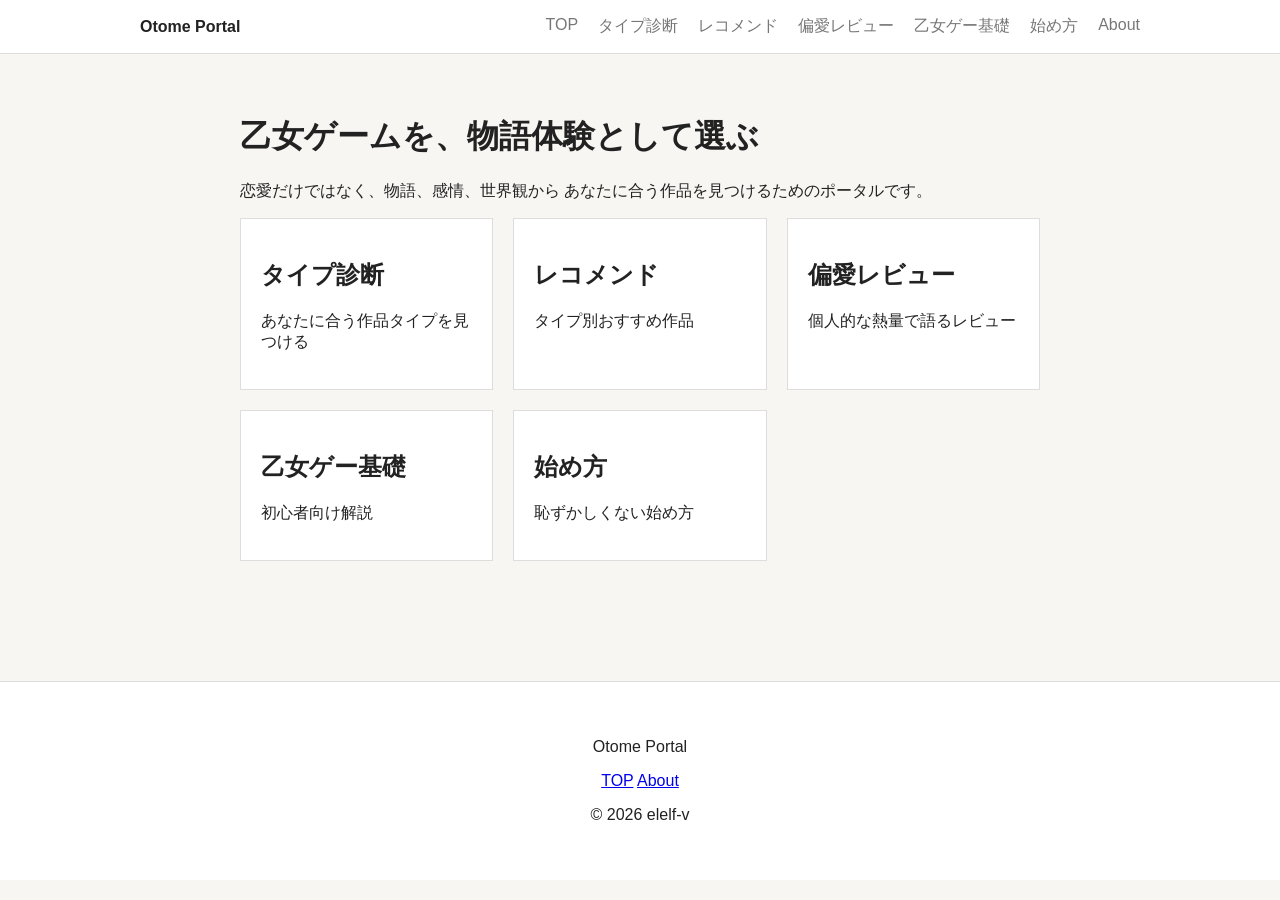
==== index.html @ 53890f55 "feat: initial site structure with shared header/footer and core pages" ====
<!DOCTYPE html>
<html lang="ja">
<head>
  <meta charset="UTF-8">
  <title>Otome Portal</title>
  <meta name="viewport" content="width=device-width, initial-scale=1">

  <link rel="stylesheet" href="/assets/css/styles.css">
</head>

<body>

<div id="header"></div>

<main>

  <h1>乙女ゲームを、物語体験として選ぶ</h1>

  <p>
    恋愛だけではなく、物語、感情、世界観から
    あなたに合う作品を見つけるためのポータルです。
  </p>

  <section class="card-grid">

    <a href="/diagnosis.html" class="card">
      <h2>タイプ診断</h2>
      <p>あなたに合う作品タイプを見つける</p>
    </a>

    <a href="/recommend.html" class="card">
      <h2>レコメンド</h2>
      <p>タイプ別おすすめ作品</p>
    </a>

    <a href="/review.html" class="card">
      <h2>偏愛レビュー</h2>
      <p>個人的な熱量で語るレビュー</p>
    </a>

    <a href="/basics.html" class="card">
      <h2>乙女ゲー基礎</h2>
      <p>初心者向け解説</p>
    </a>

    <a href="/start.html" class="card">
      <h2>始め方</h2>
      <p>恥ずかしくない始め方</p>
    </a>

  </section>

</main>

<div id="footer"></div>

<script src="/assets/js/main.js"></script>

</body>
</html>
---- assets/css/styles.css ----
/* リセット */
body {
  margin: 0;
  font-family: -apple-system, BlinkMacSystemFont, "Segoe UI", sans-serif;
  background: #f8f6f3;
  color: #222;
}

/* ヘッダー */
.site-header {
  background: white;
  border-bottom: 1px solid #ddd;
}

.header-inner {
  max-width: 1000px;
  margin: auto;
  padding: 16px;
  display: flex;
  justify-content: space-between;
  align-items: center;
}

.logo {
  text-decoration: none;
  font-weight: bold;
  color: #222;
}

.global-nav ul {
  list-style: none;
  padding: 0;
  margin: 0;
  display: flex;
}

.global-nav li {
  margin-left: 20px;
}

.global-nav a {
  text-decoration: none;
  color: #777; /* 非アクティブは薄く */
  padding-bottom: 6px; /* 下線用の余白 */
  border-bottom: 2px solid transparent; /* ふだんは見えない下線 */
}

/* ハンバーガー */
.menu-toggle {
  display: none;
  font-size: 24px;
  background: none;
  border: none;
}

/* フッター */
.site-footer {
  margin-top: 80px;
  padding: 40px;
  background: white;
  text-align: center;
  border-top: 1px solid #ddd;
}

/* メイン */
main {
  max-width: 800px;
  margin: auto;
  padding: 40px 20px;
}

/* TOP導線カード */
.card-grid {
  display: grid;
  grid-template-columns: repeat(auto-fit, minmax(200px, 1fr));
  gap: 20px;
}

.card {
  background: white;
  padding: 20px;
  border: 1px solid #ddd;
  text-decoration: none;
  color: inherit;
}

.card:hover {
  background: #f0ede8;
}

/* レスポンシブ */
@media (max-width: 700px) {
  .menu-toggle {
    display: block;
  }

  .global-nav {
    display: none;
  }

  .global-nav.open {
    display: block;
  }

  .global-nav ul {
    flex-direction: column;
  }

  .global-nav li {
    margin: 10px 0;
  }
}
.global-nav a.active {
  font-weight: 700;
  color: #111; /* アクティブは濃く */
  border-bottom-color: #111; /* 透明→濃色に変える */
}
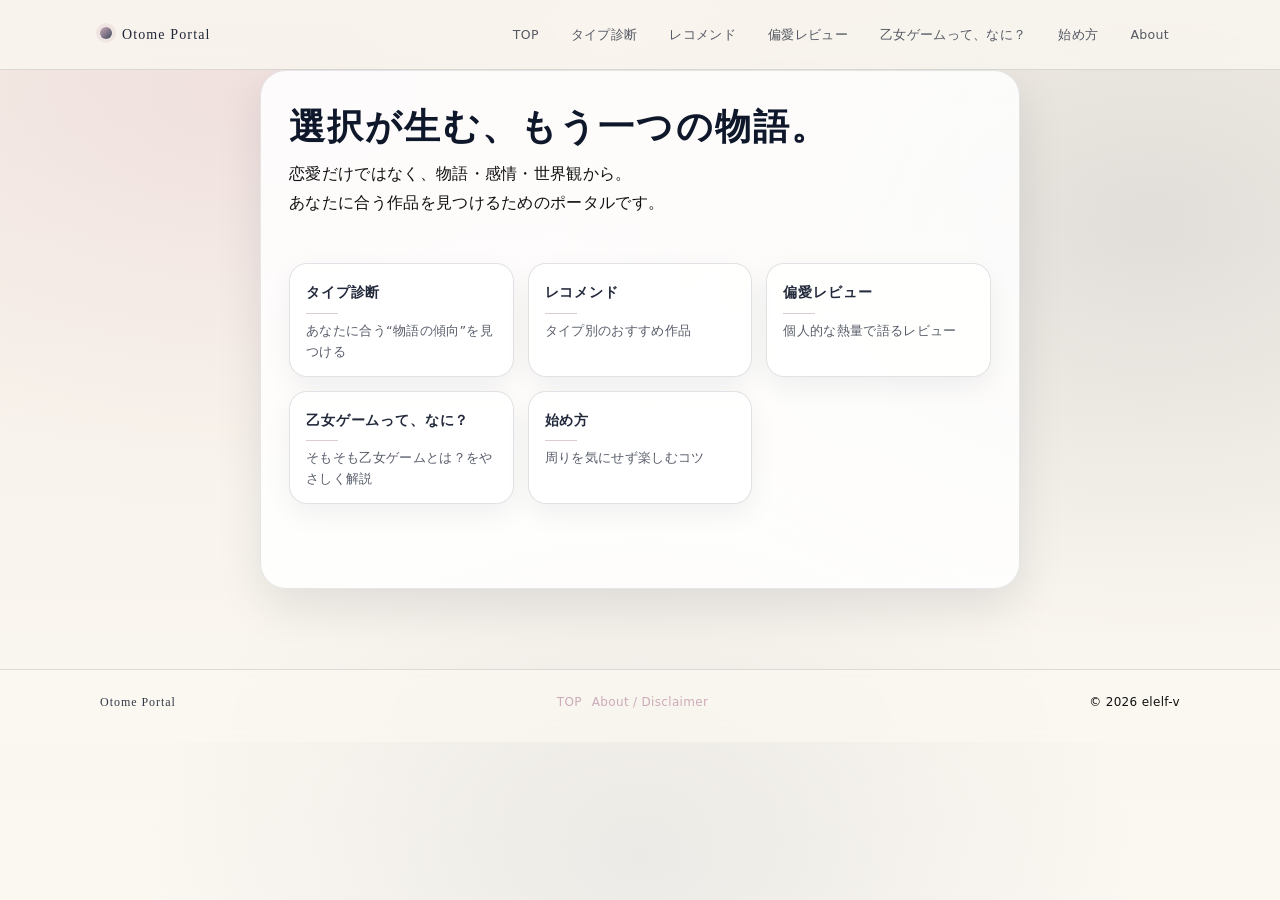
==== commit b5427376: "fix title&message" ====
--- a/index.html
+++ b/index.html
@@ -1,60 +1,54 @@
-<!DOCTYPE html>
+<!doctype html>
 <html lang="ja">
-<head>
-  <meta charset="UTF-8">
-  <title>Otome Portal</title>
-  <meta name="viewport" content="width=device-width, initial-scale=1">
+  <head>
+    <meta charset="UTF-8" />
+    <title>乙女ゲームを、物語として。｜Otome Portal</title>
+    <meta name="viewport" content="width=device-width, initial-scale=1" />
 
-  <link rel="stylesheet" href="/assets/css/styles.css">
-</head>
+    <link rel="stylesheet" href="assets/css/styles.css" />
+  </head>
 
-<body>
+  <body>
+    <div id="header"></div>
 
-<div id="header"></div>
+    <main>
+      <h1>選択が生む、もう一つの物語。</h1>
 
-<main>
+      <p>
+        恋愛だけではなく、物語・感情・世界観から。<br />
+        あなたに合う作品を見つけるためのポータルです。
+      </p>
 
-  <h1>乙女ゲームを、物語体験として選ぶ</h1>
+      <section class="card-grid">
+        <a href="diagnosis.html" class="card">
+          <h2>タイプ診断</h2>
+          <p>あなたに合う“物語の傾向”を見つける</p>
+        </a>
 
-  <p>
-    恋愛だけではなく、物語、感情、世界観から
-    あなたに合う作品を見つけるためのポータルです。
-  </p>
+        <a href="recommend.html" class="card">
+          <h2>レコメンド</h2>
+          <p>タイプ別のおすすめ作品</p>
+        </a>
 
-  <section class="card-grid">
+        <a href="review.html" class="card">
+          <h2>偏愛レビュー</h2>
+          <p>個人的な熱量で語るレビュー</p>
+        </a>
 
-    <a href="/diagnosis.html" class="card">
-      <h2>タイプ診断</h2>
-      <p>あなたに合う作品タイプを見つける</p>
-    </a>
+        <a href="basics.html" class="card">
+          <h2>乙女ゲームって、なに？</h2>
+          <p>そもそも乙女ゲームとは？をやさしく解説</p>
+        </a>
 
-    <a href="/recommend.html" class="card">
-      <h2>レコメンド</h2>
-      <p>タイプ別おすすめ作品</p>
-    </a>
+        <a href="start.html" class="card">
+          <h2>始め方</h2>
+          <p>周りを気にせず楽しむコツ</p>
+        </a>
+      </section>
+    </main>
 
-    <a href="/review.html" class="card">
-      <h2>偏愛レビュー</h2>
-      <p>個人的な熱量で語るレビュー</p>
-    </a>
+    <div id="footer"></div>
 
-    <a href="/basics.html" class="card">
-      <h2>乙女ゲー基礎</h2>
-      <p>初心者向け解説</p>
-    </a>
-
-    <a href="/start.html" class="card">
-      <h2>始め方</h2>
-      <p>恥ずかしくない始め方</p>
-    </a>
-
-  </section>
-
-</main>
-
-<div id="footer"></div>
-
-<script src="/assets/js/main.js"></script>
-
-</body>
-</html>+    <script src="assets/js/main.js"></script>
+  </body>
+</html>
--- a/assets/css/styles.css
+++ b/assets/css/styles.css
@@ -1,30 +1,187 @@
-/* リセット */
+/* =========================================
+  Otome Portal styles
+  - warm beige + navy readability + dusty pink / chic red accent
+========================================= */
+
+:root {
+  /* Base */
+  --bg: #f6f1e8;
+  --bg2: #fbf8f2;
+  --panel: #ffffff;
+  --panel2: #fffaf2;
+  --line: rgba(15, 23, 42, 0.12);
+
+  /* Text */
+  --text: #0f172a;
+  --muted: rgba(15, 23, 42, 0.7);
+  --muted2: rgba(15, 23, 42, 0.55);
+
+  /* Accents */
+  --pink: #d9a3b6;
+  --pinkDeep: #c77f98;
+  --roseSoft: rgba(217, 163, 182, 0.22);
+
+  --navy: #1f2a44;
+  --gray: #6b7280;
+
+  --redChic: #9b2c2c;
+  --redChic2: #7f1d1d;
+
+  /* Effects */
+  --shadow: 0 18px 45px rgba(15, 23, 42, 0.12);
+  --shadow2: 0 10px 26px rgba(15, 23, 42, 0.1);
+  --radius: 18px;
+  --radius2: 26px;
+
+  --max: 1080px;
+
+  --serif:
+    ui-serif, "Noto Serif JP", "Hiragino Mincho ProN", "Yu Mincho", "YuMincho",
+    "MS PMincho", serif;
+  --sans:
+    ui-sans-serif, system-ui, -apple-system, "Segoe UI",
+    "Hiragino Kaku Gothic ProN", "Yu Gothic", "Meiryo", sans-serif;
+}
+
+* {
+  box-sizing: border-box;
+}
+html,
 body {
-  margin: 0;
-  font-family: -apple-system, BlinkMacSystemFont, "Segoe UI", sans-serif;
-  background: #f8f6f3;
-  color: #222;
-}
-
-/* ヘッダー */
+  height: 100%;
+}
+
+body {
+  margin: 0;
+  color: var(--text);
+  background:
+    radial-gradient(1200px 700px at 20% 10%, var(--roseSoft), transparent 60%),
+    radial-gradient(
+      1000px 700px at 90% 25%,
+      rgba(31, 42, 68, 0.1),
+      transparent 60%
+    ),
+    radial-gradient(
+      900px 700px at 50% 95%,
+      rgba(107, 114, 128, 0.1),
+      transparent 55%
+    ),
+    linear-gradient(180deg, var(--bg), var(--bg2));
+  font-family: var(--sans);
+  line-height: 1.8;
+  letter-spacing: 0.02em;
+  background-attachment: fixed; /* 背景の干渉を抑える */
+}
+
+a {
+  color: inherit;
+  text-decoration: none;
+}
+a:hover {
+  text-decoration: none;
+}
+
+:focus-visible {
+  outline: 2px solid rgba(201, 167, 182, 0.85);
+  outline-offset: 3px;
+  border-radius: 10px;
+}
+
+/* Layout */
+.container,
+.header-inner,
+.footer-inner {
+  width: min(var(--max), calc(100% - 40px));
+  margin: 0 auto;
+}
+
+/* ===== Main (paper) ===== */
+main {
+  width: min(760px, calc(100% - 40px));
+  margin: 0 auto;
+  padding: 34px 28px 56px;
+
+  background: rgba(255, 255, 255, 0.86);
+  border: 1px solid rgba(15, 23, 42, 0.1);
+  border-radius: var(--radius2);
+  box-shadow: 0 18px 45px rgba(15, 23, 42, 0.1);
+}
+
+/* Typo */
+h1,
+h2,
+h3 {
+  letter-spacing: 0.06em;
+  color: var(--text);
+}
+
+h1 {
+  font-family: var(--serif);
+  font-size: clamp(24px, 3vw, 36px);
+  line-height: 1.25;
+  margin: 0 0 10px;
+}
+h2 {
+  font-family: var(--serif);
+  font-size: 18px;
+  margin: 0 0 10px;
+}
+h3 {
+  font-family: var(--serif);
+  font-size: 15px;
+  margin: 18px 0 8px;
+}
+p {
+  margin: 0 0 12px;
+  color: #111; /* 本文は黒寄り固定 */
+}
+.small,
+.note {
+  font-size: 12.5px;
+  color: var(--muted);
+}
+
+/* ========= Header ========= */
 .site-header {
-  background: white;
-  border-bottom: 1px solid #ddd;
+  position: sticky;
+  top: 0;
+  z-index: 10;
+  backdrop-filter: blur(10px);
+  background: rgba(251, 248, 242, 0.72);
+  border-bottom: 1px solid var(--line);
 }
 
 .header-inner {
-  max-width: 1000px;
-  margin: auto;
-  padding: 16px;
   display: flex;
+  align-items: center;
   justify-content: space-between;
-  align-items: center;
+  gap: 14px;
+  padding: 14px 0;
 }
 
 .logo {
-  text-decoration: none;
-  font-weight: bold;
-  color: #222;
+  display: inline-flex;
+  align-items: baseline;
+  gap: 10px;
+  white-space: nowrap;
+  font-family: var(--serif);
+  letter-spacing: 0.08em;
+  font-size: 14px;
+  color: rgba(15, 23, 42, 0.92);
+}
+
+.logo::before {
+  content: "";
+  width: 12px;
+  height: 12px;
+  border-radius: 999px;
+  background: linear-gradient(
+    135deg,
+    rgba(201, 167, 182, 0.95),
+    rgba(31, 42, 68, 0.85)
+  );
+  box-shadow: 0 0 0 4px rgba(201, 167, 182, 0.18);
+  display: inline-block;
 }
 
 .global-nav ul {
@@ -32,86 +189,308 @@
   padding: 0;
   margin: 0;
   display: flex;
-}
-
-.global-nav li {
-  margin-left: 20px;
+  gap: 10px;
+  flex-wrap: wrap;
+  justify-content: flex-end;
 }
 
 .global-nav a {
-  text-decoration: none;
-  color: #777; /* 非アクティブは薄く */
-  padding-bottom: 6px; /* 下線用の余白 */
-  border-bottom: 2px solid transparent; /* ふだんは見えない下線 */
-}
-
-/* ハンバーガー */
+  font-size: 12.5px;
+  color: var(--muted);
+  padding: 8px 10px;
+  border-radius: 999px;
+  border: 1px solid transparent;
+  transition: 0.18s ease;
+}
+
+.global-nav a:hover {
+  color: var(--text);
+  border-color: rgba(201, 167, 182, 0.45);
+  background: rgba(201, 167, 182, 0.1);
+}
+
+.global-nav a.active {
+  color: var(--text);
+  border-color: rgba(201, 167, 182, 0.6);
+  background: rgba(201, 167, 182, 0.16);
+  font-weight: 700;
+}
+
 .menu-toggle {
   display: none;
   font-size: 24px;
   background: none;
   border: none;
-}
-
-/* フッター */
+  color: rgba(15, 23, 42, 0.9);
+}
+
+/* Mobile nav */
+@media (max-width: 760px) {
+  .menu-toggle {
+    display: inline-flex;
+    align-items: center;
+    justify-content: center;
+    padding: 8px 10px;
+    border-radius: 12px;
+    border: 1px solid rgba(15, 23, 42, 0.12);
+    background: rgba(255, 255, 255, 0.7);
+  }
+  .global-nav {
+    display: none;
+    width: 100%;
+  }
+  .global-nav.open {
+    display: block;
+  }
+  .header-inner {
+    flex-wrap: wrap;
+  }
+  .global-nav ul {
+    width: 100%;
+    justify-content: flex-start;
+    gap: 8px;
+    padding-bottom: 12px;
+  }
+}
+
+/* ========= Footer ========= */
 .site-footer {
   margin-top: 80px;
-  padding: 40px;
-  background: white;
-  text-align: center;
-  border-top: 1px solid #ddd;
-}
-
-/* メイン */
-main {
-  max-width: 800px;
-  margin: auto;
-  padding: 40px 20px;
-}
-
-/* TOP導線カード */
+  border-top: 1px solid rgba(15, 23, 42, 0.12);
+  padding: 22px 0 28px;
+  color: var(--muted2);
+  font-size: 12px;
+  background: rgba(251, 248, 242, 0.72);
+  backdrop-filter: blur(8px);
+}
+
+.footer-inner {
+  display: flex;
+  flex-wrap: wrap;
+  gap: 10px 16px;
+  align-items: center;
+  justify-content: space-between;
+}
+
+.footer-title {
+  font-family: var(--serif);
+  letter-spacing: 0.08em;
+  color: rgba(15, 23, 42, 0.86);
+  margin: 0;
+}
+
+.footer-nav {
+  display: flex;
+  gap: 10px;
+  flex-wrap: wrap;
+}
+.footer-nav a {
+  color: rgba(201, 167, 182, 0.95);
+}
+.footer-nav a:hover {
+  color: rgba(201, 167, 182, 1);
+  text-decoration: underline;
+}
+.copyright {
+  margin: 0;
+}
+
+/* ========= Generic panels ========= */
+.panel {
+  border: 1px solid var(--line);
+  background: linear-gradient(
+    180deg,
+    rgba(255, 255, 255, 0.86),
+    rgba(255, 250, 242, 0.74)
+  );
+  border-radius: var(--radius2);
+  box-shadow: var(--shadow2);
+  padding: 18px 18px 16px;
+}
+
+/* ========= TOP cards ========= */
 .card-grid {
   display: grid;
-  grid-template-columns: repeat(auto-fit, minmax(200px, 1fr));
-  gap: 20px;
+  grid-template-columns: repeat(auto-fit, minmax(220px, 1fr));
+  gap: 14px;
+  margin-top: 18px;
 }
 
 .card {
-  background: white;
-  padding: 20px;
-  border: 1px solid #ddd;
-  text-decoration: none;
-  color: inherit;
+  border: 1px solid rgba(15, 23, 42, 0.12);
+  background: rgba(255, 255, 255, 0.78);
+  border-radius: var(--radius);
+  padding: 16px 16px 14px;
+  transition: 0.18s ease;
+  box-shadow: 0 10px 28px rgba(15, 23, 42, 0.06);
+  display: block;
 }
 
 .card:hover {
-  background: #f0ede8;
-}
-
-/* レスポンシブ */
-@media (max-width: 700px) {
-  .menu-toggle {
-    display: block;
-  }
-
-  .global-nav {
-    display: none;
-  }
-
-  .global-nav.open {
-    display: block;
-  }
-
-  .global-nav ul {
-    flex-direction: column;
-  }
-
-  .global-nav li {
-    margin: 10px 0;
-  }
-}
-.global-nav a.active {
-  font-weight: 700;
-  color: #111; /* アクティブは濃く */
-  border-bottom-color: #111; /* 透明→濃色に変える */
-}
+  background: rgba(255, 255, 255, 0.92);
+  border-color: rgba(201, 167, 182, 0.55);
+  transform: translateY(-1px);
+}
+
+.card h2,
+.card h3 {
+  margin: 0 0 6px;
+  font-size: 14px;
+  color: rgba(15, 23, 42, 0.92);
+  font-family: var(--serif);
+}
+
+.card p {
+  margin: 0;
+  font-size: 12.8px;
+  color: var(--muted);
+  line-height: 1.65;
+}
+
+/* ========= Page header (Basics etc.) ========= */
+.page-header {
+  border: 1px solid var(--line);
+  background: linear-gradient(
+    180deg,
+    rgba(255, 255, 255, 0.84),
+    rgba(255, 250, 242, 0.74)
+  );
+  border-radius: var(--radius2);
+  box-shadow: var(--shadow2);
+  padding: 32px 26px 28px; /* ここを統一 */
+  margin-bottom: 18px;
+}
+
+.page-header h1 {
+  margin-bottom: 18px;
+}
+
+.page-header p {
+  color: var(--muted);
+  margin-bottom: 0;
+  max-width: 70ch;
+}
+
+/* TOC */
+.toc {
+  border: 1px solid rgba(201, 167, 182, 0.45);
+  background: linear-gradient(
+    135deg,
+    rgba(234, 209, 218, 0.24),
+    rgba(255, 250, 242, 0.78)
+  );
+  border-radius: var(--radius2);
+  padding: 16px 16px 14px;
+  box-shadow: 0 10px 26px rgba(15, 23, 42, 0.06);
+  margin: 18px 0 22px;
+}
+
+.toc h2 {
+  margin: 0 0 8px;
+  font-size: 15px;
+}
+
+.toc ol {
+  margin: 0;
+  padding-left: 20px;
+  color: rgba(15, 23, 42, 0.85);
+}
+
+.toc a {
+  color: rgba(31, 42, 68, 0.92);
+  border-bottom: 1px dashed rgba(201, 167, 182, 0.55);
+}
+.toc a:hover {
+  border-bottom-style: solid;
+}
+
+/* Article sections */
+main section {
+  padding: 28px 0;
+}
+
+main section + section {
+  border-top: 1px solid rgba(15, 23, 42, 0.06); /* 統一 */
+}
+
+main section h2 {
+  position: relative;
+  padding-bottom: 8px;
+}
+
+main section h2::after {
+  content: "";
+  position: absolute;
+  left: 0;
+  bottom: 0;
+  width: 32px;
+  height: 1px;
+  background: rgba(201, 167, 182, 0.6);
+}
+
+/* Lists */
+ul,
+ol {
+  color: #111;
+}
+li {
+  margin: 6px 0;
+}
+strong {
+  color: rgba(15, 23, 42, 0.95);
+}
+
+/* History DL */
+dl.history {
+  border: 1px solid rgba(15, 23, 42, 0.12);
+  background: rgba(255, 255, 255, 0.72);
+  border-radius: var(--radius);
+  padding: 14px 14px 10px;
+  margin: 12px 0;
+  box-shadow: 0 10px 28px rgba(15, 23, 42, 0.05);
+}
+
+dl.history dt {
+  font-weight: 800;
+  color: rgba(15, 23, 42, 0.92);
+  margin-top: 10px;
+  font-family: var(--serif);
+  letter-spacing: 0.06em;
+}
+
+dl.history dt:first-child {
+  margin-top: 0;
+}
+
+dl.history dd {
+  margin: 4px 0 0 0;
+  color: var(--muted);
+  line-height: 1.75;
+  padding-left: 10px;
+  border-left: 3px solid rgba(201, 167, 182, 0.45);
+}
+
+/* Next links */
+.next-links {
+  margin-top: 16px;
+  display: grid;
+  grid-template-columns: 1fr 1fr;
+  gap: 14px;
+}
+
+@media (max-width: 760px) {
+  main {
+    padding: 26px 18px 44px;
+    border-radius: 20px;
+  }
+  .next-links {
+    grid-template-columns: 1fr;
+  }
+}
+
+/* Utility */
+hr {
+  border: 0;
+  border-top: 1px solid rgba(15, 23, 42, 0.12);
+  margin: 22px 0;
+}
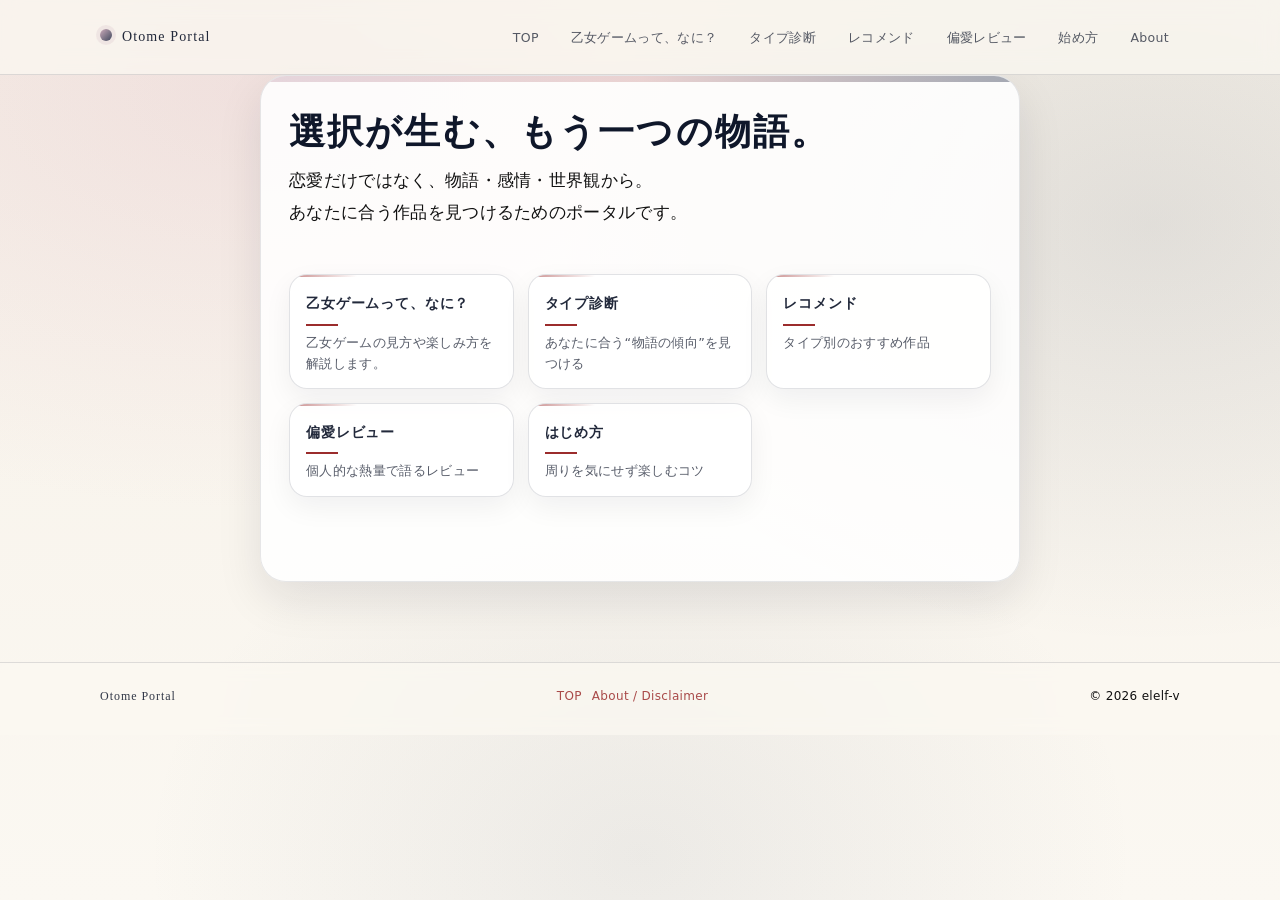
==== commit 0418e34e: "fix title" ====
--- a/index.html
+++ b/index.html
@@ -20,6 +20,11 @@
       </p>
 
       <section class="card-grid">
+        <a href="basics.html" class="card">
+          <h2>乙女ゲームって、なに？</h2>
+          <p>乙女ゲームの見方や楽しみ方を解説します。</p>
+        </a>
+
         <a href="diagnosis.html" class="card">
           <h2>タイプ診断</h2>
           <p>あなたに合う“物語の傾向”を見つける</p>
@@ -35,13 +40,8 @@
           <p>個人的な熱量で語るレビュー</p>
         </a>
 
-        <a href="basics.html" class="card">
-          <h2>乙女ゲームって、なに？</h2>
-          <p>そもそも乙女ゲームとは？をやさしく解説</p>
-        </a>
-
         <a href="start.html" class="card">
-          <h2>始め方</h2>
+          <h2>はじめ方</h2>
           <p>周りを気にせず楽しむコツ</p>
         </a>
       </section>
--- a/assets/css/styles.css
+++ b/assets/css/styles.css
@@ -34,6 +34,7 @@
   --radius2: 26px;
 
   --max: 1080px;
+  --reading: 68ch;
 
   --serif:
     ui-serif, "Noto Serif JP", "Hiragino Mincho ProN", "Yu Mincho", "YuMincho",
@@ -68,9 +69,11 @@
     ),
     linear-gradient(180deg, var(--bg), var(--bg2));
   font-family: var(--sans);
-  line-height: 1.8;
+  line-height: 1.9;
   letter-spacing: 0.02em;
-  background-attachment: fixed; /* 背景の干渉を抑える */
+  text-rendering: optimizeLegibility;
+  -webkit-font-smoothing: antialiased;
+  background-attachment: fixed; /* Keep decorative bg behind content */
 }
 
 a {
@@ -105,6 +108,22 @@
   border: 1px solid rgba(15, 23, 42, 0.1);
   border-radius: var(--radius2);
   box-shadow: 0 18px 45px rgba(15, 23, 42, 0.1);
+  position: relative;
+  overflow: hidden;
+}
+
+main::before {
+  content: "";
+  position: absolute;
+  inset: 0 0 auto 0;
+  height: 6px;
+  background: linear-gradient(
+    90deg,
+    rgba(201, 167, 182, 0.45),
+    rgba(155, 44, 44, 0.2),
+    rgba(31, 42, 68, 0.4)
+  );
+  pointer-events: none;
 }
 
 /* Typo */
@@ -133,7 +152,15 @@
 }
 p {
   margin: 0 0 12px;
-  color: #111; /* 本文は黒寄り固定 */
+  color: #111; /* 本文を読みやすく */
+  max-width: var(--reading);
+}
+
+main > p,
+main section > p,
+main li,
+main dd {
+  font-size: clamp(14.5px, 0.95rem + 0.18vw, 16.5px);
 }
 .small,
 .note {
@@ -204,15 +231,15 @@
 }
 
 .global-nav a:hover {
-  color: var(--text);
-  border-color: rgba(201, 167, 182, 0.45);
-  background: rgba(201, 167, 182, 0.1);
+  color: var(--redChic);
+  border-color: rgba(155, 44, 44, 0.45);
+  background: rgba(155, 44, 44, 0.08);
 }
 
 .global-nav a.active {
-  color: var(--text);
-  border-color: rgba(201, 167, 182, 0.6);
-  background: rgba(201, 167, 182, 0.16);
+  color: var(--redChic);
+  border-color: rgba(155, 44, 44, 0.6);
+  background: rgba(155, 44, 44, 0.12);
   font-weight: 700;
 }
 
@@ -285,10 +312,13 @@
   flex-wrap: wrap;
 }
 .footer-nav a {
-  color: rgba(201, 167, 182, 0.95);
+  color: var(--redChic);
+  opacity: 0.85;
+  transition: 0.18s ease;
 }
 .footer-nav a:hover {
-  color: rgba(201, 167, 182, 1);
+  color: var(--redChic);
+  opacity: 1;
   text-decoration: underline;
 }
 .copyright {
@@ -324,12 +354,35 @@
   transition: 0.18s ease;
   box-shadow: 0 10px 28px rgba(15, 23, 42, 0.06);
   display: block;
+  position: relative;
+  overflow: hidden;
+}
+
+.card::before {
+  content: "";
+  position: absolute;
+  top: 0;
+  left: -30%;
+  width: 60%;
+  height: 2px;
+  background: linear-gradient(
+    90deg,
+    transparent,
+    rgba(155, 44, 44, 0.55),
+    transparent
+  );
+  transition: 0.22s ease;
 }
 
 .card:hover {
   background: rgba(255, 255, 255, 0.92);
-  border-color: rgba(201, 167, 182, 0.55);
-  transform: translateY(-1px);
+  border-color: rgba(155, 44, 44, 0.45);
+  box-shadow: 0 12px 32px rgba(155, 44, 44, 0.12);
+  transform: translateY(-2px);
+}
+
+.card:hover::before {
+  left: 35%;
 }
 
 .card h2,
@@ -357,7 +410,7 @@
   );
   border-radius: var(--radius2);
   box-shadow: var(--shadow2);
-  padding: 32px 26px 28px; /* ここを統一 */
+  padding: 32px 26px 28px; /* Keep header rhythm consistent */
   margin-bottom: 18px;
 }
 
@@ -398,9 +451,12 @@
 
 .toc a {
   color: rgba(31, 42, 68, 0.92);
-  border-bottom: 1px dashed rgba(201, 167, 182, 0.55);
+  border-bottom: 1px dashed rgba(155, 44, 44, 0.45);
+  transition: 0.18s ease;
 }
 .toc a:hover {
+  color: var(--redChic);
+  border-bottom: 1px solid var(--redChic);
   border-bottom-style: solid;
 }
 
@@ -410,12 +466,13 @@
 }
 
 main section + section {
-  border-top: 1px solid rgba(15, 23, 42, 0.06); /* 統一 */
+  border-top: 1px solid rgba(15, 23, 42, 0.06); /* Section divider */
 }
 
 main section h2 {
   position: relative;
   padding-bottom: 8px;
+  margin-bottom: 14px;
 }
 
 main section h2::after {
@@ -424,38 +481,51 @@
   left: 0;
   bottom: 0;
   width: 32px;
-  height: 1px;
-  background: rgba(201, 167, 182, 0.6);
+  height: 2px;
+  background: var(--redChic);
 }
 
 /* Lists */
 ul,
 ol {
   color: #111;
+  padding-left: 1.35em;
 }
 li {
-  margin: 6px 0;
+  margin: 8px 0;
 }
 strong {
-  color: rgba(15, 23, 42, 0.95);
+  color: var(--redChic);
+  font-weight: 700;
 }
 
 /* History DL */
 dl.history {
-  border: 1px solid rgba(15, 23, 42, 0.12);
-  background: rgba(255, 255, 255, 0.72);
+  border: 2px solid rgba(155, 44, 44, 0.2);
+  background: linear-gradient(
+    180deg,
+    rgba(255, 255, 255, 0.9),
+    rgba(255, 250, 242, 0.8)
+  );
   border-radius: var(--radius);
-  padding: 14px 14px 10px;
-  margin: 12px 0;
-  box-shadow: 0 10px 28px rgba(15, 23, 42, 0.05);
+  padding: 18px;
+  margin: 18px 0 24px;
+  box-shadow: 0 10px 28px rgba(155, 44, 44, 0.06);
 }
 
 dl.history dt {
-  font-weight: 800;
-  color: rgba(15, 23, 42, 0.92);
-  margin-top: 10px;
+  font-weight: 900;
+  color: var(--redChic);
+  margin-top: 14px;
+  margin-bottom: 6px;
   font-family: var(--serif);
-  letter-spacing: 0.06em;
+  letter-spacing: 0.08em;
+  font-size: 15px;
+  padding: 8px 10px;
+  background: rgba(155, 44, 44, 0.06);
+  border-radius: 8px;
+  border-left: 4px solid var(--redChic);
+  padding-left: 12px;
 }
 
 dl.history dt:first-child {
@@ -463,11 +533,11 @@
 }
 
 dl.history dd {
-  margin: 4px 0 0 0;
+  margin: 0 0 12px 0;
   color: var(--muted);
-  line-height: 1.75;
-  padding-left: 10px;
-  border-left: 3px solid rgba(201, 167, 182, 0.45);
+  line-height: 1.8;
+  padding-left: 14px;
+  border-left: 2px solid rgba(155, 44, 44, 0.25);
 }
 
 /* Next links */
@@ -478,14 +548,113 @@
   gap: 14px;
 }
 
+/* Footnotes & References */
+.note {
+  padding: 12px 14px;
+  background: rgba(155, 44, 44, 0.04);
+  border-left: 3px solid var(--redChic);
+  border-radius: 6px;
+  margin: 16px 0;
+  font-size: 13px;
+  color: var(--muted);
+  max-width: var(--reading);
+}
+
+/* Reference links / supscript */
+sup {
+  font-size: 0.8em;
+}
+
+a.footnote {
+  color: var(--redChic);
+  text-decoration: none;
+  border-bottom: 1px dotted var(--redChic);
+  padding: 0 2px;
+  margin: 0 2px;
+}
+
+a.footnote:hover {
+  background: rgba(155, 44, 44, 0.08);
+  border-bottom-style: solid;
+}
+
 @media (max-width: 760px) {
   main {
     padding: 26px 18px 44px;
     border-radius: 20px;
   }
+  h1 {
+    letter-spacing: 0.04em;
+  }
+  p,
+  li,
+  dd {
+    line-height: 1.85;
+  }
+  .page-header {
+    padding: 24px 16px 20px;
+  }
+  .toc {
+    padding: 14px 14px 12px;
+  }
+  .card-grid {
+    gap: 10px;
+  }
+  .card {
+    padding: 14px 13px 12px;
+  }
   .next-links {
     grid-template-columns: 1fr;
   }
+  dl.history dt {
+    font-size: 14px;
+    padding: 6px 8px;
+  }
+}
+
+/* ========= Buttons ========= */
+.btn,
+button {
+  font-family: var(--sans);
+  padding: 10px 16px;
+  border-radius: var(--radius);
+  border: none;
+  font-size: 14px;
+  cursor: pointer;
+  transition: 0.18s ease;
+  letter-spacing: 0.02em;
+  font-weight: 600;
+}
+
+.btn-primary,
+button.primary {
+  background: var(--redChic);
+  color: white;
+  box-shadow: 0 6px 20px rgba(155, 44, 44, 0.25);
+}
+
+.btn-primary:hover,
+button.primary:hover {
+  background: var(--redChic2);
+  box-shadow: 0 8px 24px rgba(155, 44, 44, 0.35);
+  transform: translateY(-1px);
+}
+
+.btn-primary:active,
+button.primary:active {
+  transform: translateY(0);
+  box-shadow: 0 4px 12px rgba(155, 44, 44, 0.25);
+}
+
+.btn-secondary {
+  background: rgba(201, 167, 182, 0.12);
+  color: var(--redChic);
+  border: 1px solid rgba(155, 44, 44, 0.3);
+}
+
+.btn-secondary:hover {
+  background: rgba(155, 44, 44, 0.08);
+  border-color: rgba(155, 44, 44, 0.5);
 }
 
 /* Utility */
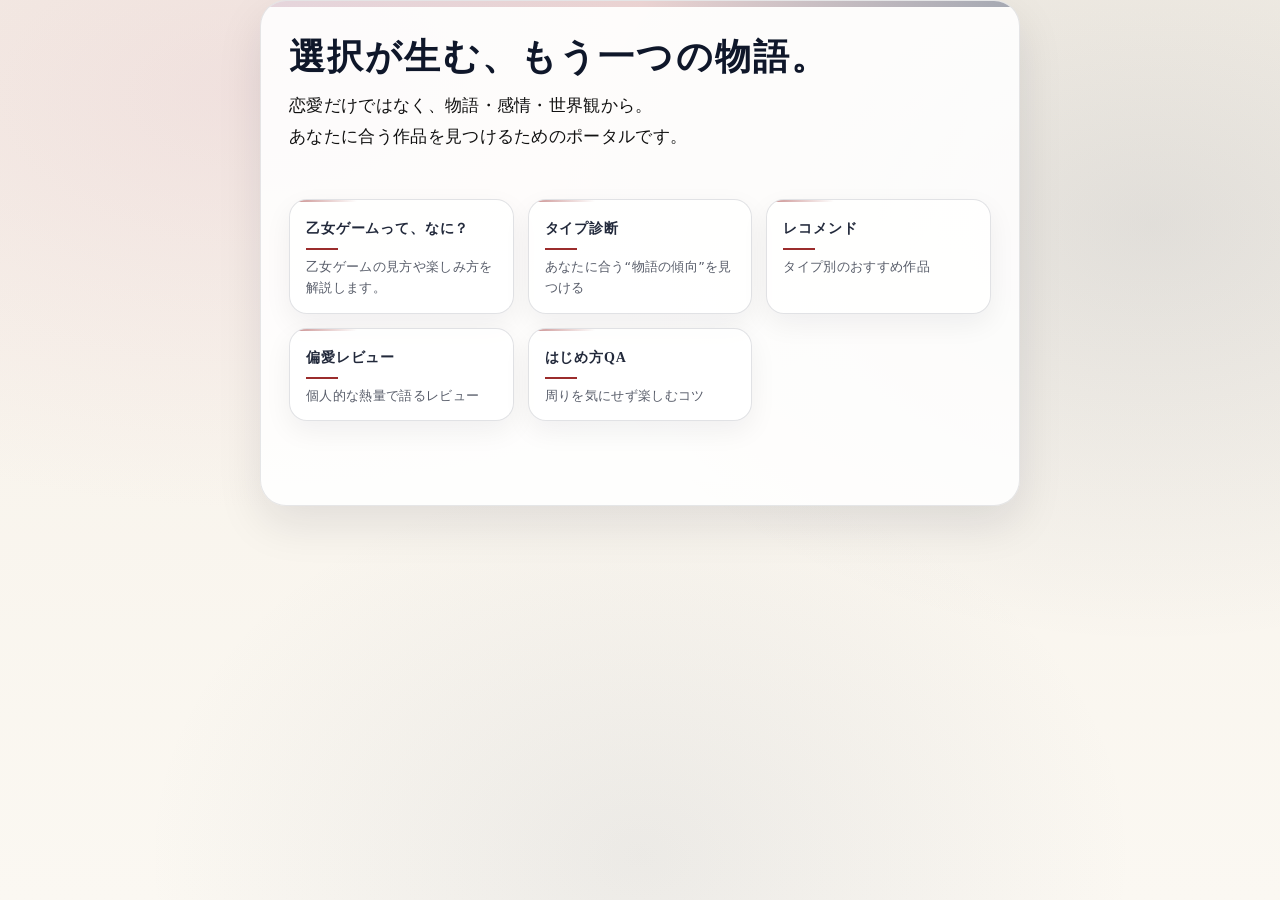
==== commit c3ff8671: "add type&diagnosis page" ====
--- a/index.html
+++ b/index.html
@@ -41,7 +41,7 @@
         </a>
 
         <a href="start.html" class="card">
-          <h2>はじめ方</h2>
+          <h2>はじめ方QA</h2>
           <p>周りを気にせず楽しむコツ</p>
         </a>
       </section>
--- a/assets/css/styles.css
+++ b/assets/css/styles.css
@@ -663,3 +663,15 @@
   border-top: 1px solid rgba(15, 23, 42, 0.12);
   margin: 22px 0;
 }
+
+.recommend-section {
+  margin: 40px 0;
+  padding: 24px;
+  border-radius: 16px;
+  background: white;
+}
+
+.highlight {
+  border: 2px solid #b33a3a;
+  box-shadow: 0 10px 30px rgba(179, 58, 58, 0.15);
+}
